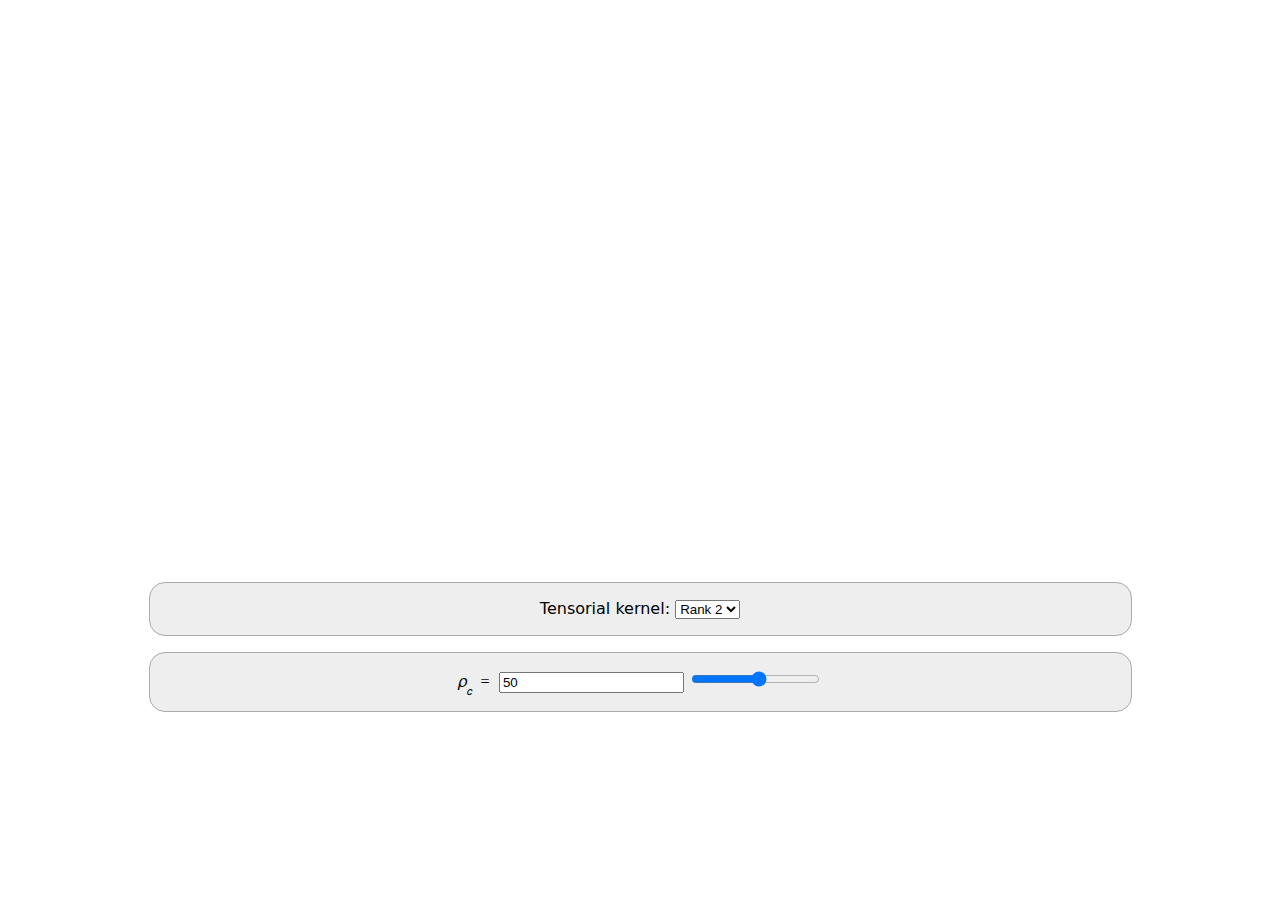
==== graph-analysis/index.html @ 54b894e0 "Add graph_analysis project" ====
<!doctype html>
<html lang="en-us">
    <head>
        <meta charset="utf-8">
        <meta http-equiv="Content-Type" content="text/html; charset=utf-8">
        <link rel="stylesheet" type="text/css" href="style.css" />
        <link rel="stylesheet" type="text/css" href="../ui.css" />
        <script type="text/javascript" src="canvasmath.js"></script>
        <script type="text/javascript" src="gnuplot_common.js"></script>
        <script type="text/javascript" src="gnuplot_graph.js"></script>
        <script type="text/javascript" src="gnuplot_fiedler.js"></script>
        <script type="text/javascript" src="gnuplot_histo.js"></script>
        <script type="text/javascript" src="gnuplot_fiedler_histo.js"></script>
    </head>
    <body>
        <script type="text/javascript" src="ui.js"></script>
        <script async type="text/javascript" src="graph_analysis.js"></script>
        <div id="content">
            <div id="canvas-container" class="ui">
                <canvas id="gnuplot_graph_canvas" width="400" height="250"></canvas>
                <canvas id="gnuplot_histo_canvas" width="300" height="300"></canvas>
                <canvas id="gnuplot_fiedler_canvas" width="400" height="250"></canvas>
                <canvas id="gnuplot_fiedler_histo_canvas" width="300" height="200"></canvas>
            </div>
            <div class="ui neutral">
                <span class="ui-cell centered">
                    Tensorial kernel:
                    <select id="rank-select">
                        <option value="1">Rank 1</option>
                        <option value="2" selected>Rank 2</option>
                        <option value="3">Rank 3</option>
                        <option value="4">Rank 4</option>
                    </select>
                </span>
            </div>
            <div class="ui neutral">
                <span class="ui-cell centered">
                    <math>
                        <mrow>
                            <msub>
                                <mi>&rho;</mi>
                                <mi>c</mi>
                            </msub>
                            <mo>=</mo>
                        </mrow>
                    </math>
                    <input type="text" id="rhoc-text" class="short-text" value="50" />
                    <input type="range" id="rhoc-slider" min="-2" max="5" value="1.699" step="0.1" />
                </span>
            </div>
        </div>
    </body>
</html>
---- graph-analysis/style.css ----
#canvas-container {
	display: flex;
	flex-direction: row;
	flex-wrap: wrap;
	align-items: center;
	justify-content: space-evenly;
}
---- ui.css ----
#layers {
    display: block;
    margin-left: auto;
    margin-right: auto;
    position: relative;
    width: 981px;
    height: 561px;
}

.layer {
    display: block;
    position: absolute;
    width: 100%;
    height: 100%;
    margin: 0;
}

.ui {
    width: 981px;
    margin-top: 1em;
    margin-left: auto;
    margin-right: auto;
    display: table;
    table-layout: fixed;
}

.neutral {
    background-color: #eeeeee;
    border: 1px solid #aaaaaa;
    border-radius: 1em;
}

.error {
    background-color: #ffeeee;
    border: 1px solid #ffaaaa;
    border-radius: 1em;
}

.warning {
    background-color: #fff8e8;
    border: 1px solid #eedd88;
    border-radius: 1em;
}

.ui-cell {
    display: table-cell;
    padding: 1em;
    font-family: sans;
}

h3 {
    font-style: italic;
}

.centered {
    text-align:center;
}
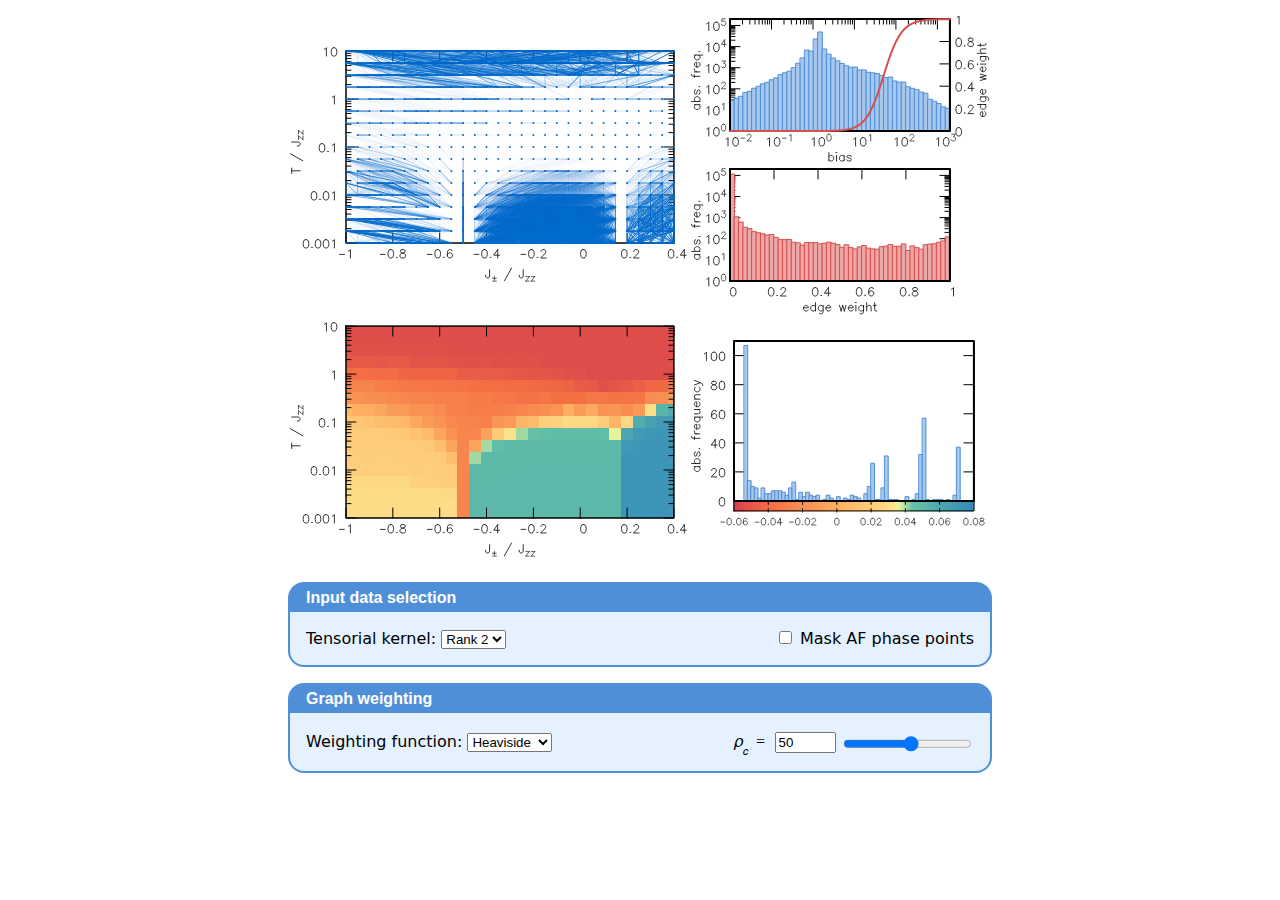
==== commit dcd9e3c2: "UI restyling" ====
--- a/graph-analysis/index.html
+++ b/graph-analysis/index.html
@@ -3,8 +3,9 @@
     <head>
         <meta charset="utf-8">
         <meta http-equiv="Content-Type" content="text/html; charset=utf-8">
+        <title>Pyrochlore Graph Analysis</title>
+        <link rel="stylesheet" type="text/css" href="../ui.css" />
         <link rel="stylesheet" type="text/css" href="style.css" />
-        <link rel="stylesheet" type="text/css" href="../ui.css" />
         <script type="text/javascript" src="canvasmath.js"></script>
         <script type="text/javascript" src="gnuplot_common.js"></script>
         <script type="text/javascript" src="gnuplot_graph.js"></script>
@@ -20,33 +21,55 @@
                 <canvas id="gnuplot_graph_canvas" width="400" height="250"></canvas>
                 <canvas id="gnuplot_histo_canvas" width="300" height="300"></canvas>
                 <canvas id="gnuplot_fiedler_canvas" width="400" height="250"></canvas>
-                <canvas id="gnuplot_fiedler_histo_canvas" width="300" height="200"></canvas>
+                <canvas id="gnuplot_fiedler_histo_canvas" width="300" height="220"></canvas>
             </div>
             <div class="ui neutral">
-                <span class="ui-cell centered">
-                    Tensorial kernel:
-                    <select id="rank-select">
-                        <option value="1">Rank 1</option>
-                        <option value="2" selected>Rank 2</option>
-                        <option value="3">Rank 3</option>
-                        <option value="4">Rank 4</option>
-                    </select>
-                </span>
+                <h1>Input data selection</h1>
+                <div>
+                    <span class="ui-cell centered">
+                        <label for="rank-select">
+                            Tensorial kernel:
+                        </label>
+                        <select id="rank-select">
+                            <option value="1">Rank 1</option>
+                            <option value="2" selected>Rank 2</option>
+                            <option value="3">Rank 3</option>
+                            <option value="4">Rank 4</option>
+                        </select>
+                    </span>
+                    <label class="ui-cell centered">
+                        <input type="checkbox" id="mask-check" />
+                        Mask AF phase points
+                    </label>
+                </div>
             </div>
             <div class="ui neutral">
-                <span class="ui-cell centered">
-                    <math>
-                        <mrow>
-                            <msub>
-                                <mi>&rho;</mi>
-                                <mi>c</mi>
-                            </msub>
-                            <mo>=</mo>
-                        </mrow>
-                    </math>
-                    <input type="text" id="rhoc-text" class="short-text" value="50" />
-                    <input type="range" id="rhoc-slider" min="-2" max="5" value="1.699" step="0.1" />
-                </span>
+                <h1>Graph weighting</h1>
+                <div>
+                    <label class="ui-cell centered">
+                        Weighting function:
+                        <select id="func-select">
+                            <option value="box">Heaviside</option>
+                            <option value="lorentzian">Lorentzian</option>
+                            <option value="gaussian">Gaussian</option>
+                        </select>
+                    </label>
+                    <span class="ui-cell centered">
+                        <label>
+                            <math>
+                                <mrow>
+                                    <msub>
+                                        <mi>&rho;</mi>
+                                        <mi>c</mi>
+                                    </msub>
+                                    <mo>=</mo>
+                                </mrow>
+                            </math>
+                            <input type="text" id="rhoc-text" class="longer-text" value="50" />
+                        </label>
+                        <input type="range" id="rhoc-slider" min="-2" max="5" value="1.699" step="0.1" />
+                    </span>
+                </div>
             </div>
         </div>
     </body>
--- a/ui.css
+++ b/ui.css
@@ -25,8 +25,8 @@
 }
 
 .neutral {
-    background-color: #eeeeee;
-    border: 1px solid #aaaaaa;
+    background-color: #e5f1ff;
+    border: 1px solid #4f8fd8;
     border-radius: 1em;
 }
 
--- a/graph-analysis/style.css
+++ b/graph-analysis/style.css
@@ -1,7 +1,45 @@
+.ui {
+	display: block;
+	width: 100%;
+	max-width: 700px;
+	border-width: 2px;
+}
+
+.ui > h1 {
+	background: #4f8fd8;
+	margin: 0px;
+	padding: 5px 16px;
+	color: white;
+	font-family: sans-serif;
+	font-size: 100%;
+	border-width: 2px 2px 0px 2px;
+	border-radius: 0.75em 0.75em 0em 0em;
+}
+
+.ui > div {
+	display: flex;
+	flex-wrap: wrap;
+	justify-content: space-between;
+	align-items: baseline;
+	width: 100%;
+}
+
+.short-text {
+    width: 2em;
+}
+
+.longer-text {
+    width: 4em;
+}
+
 #canvas-container {
 	display: flex;
 	flex-direction: row;
 	flex-wrap: wrap;
 	align-items: center;
 	justify-content: space-evenly;
-}+}
+
+input[type="range"] {
+    transform: translateY(+30%);
+}
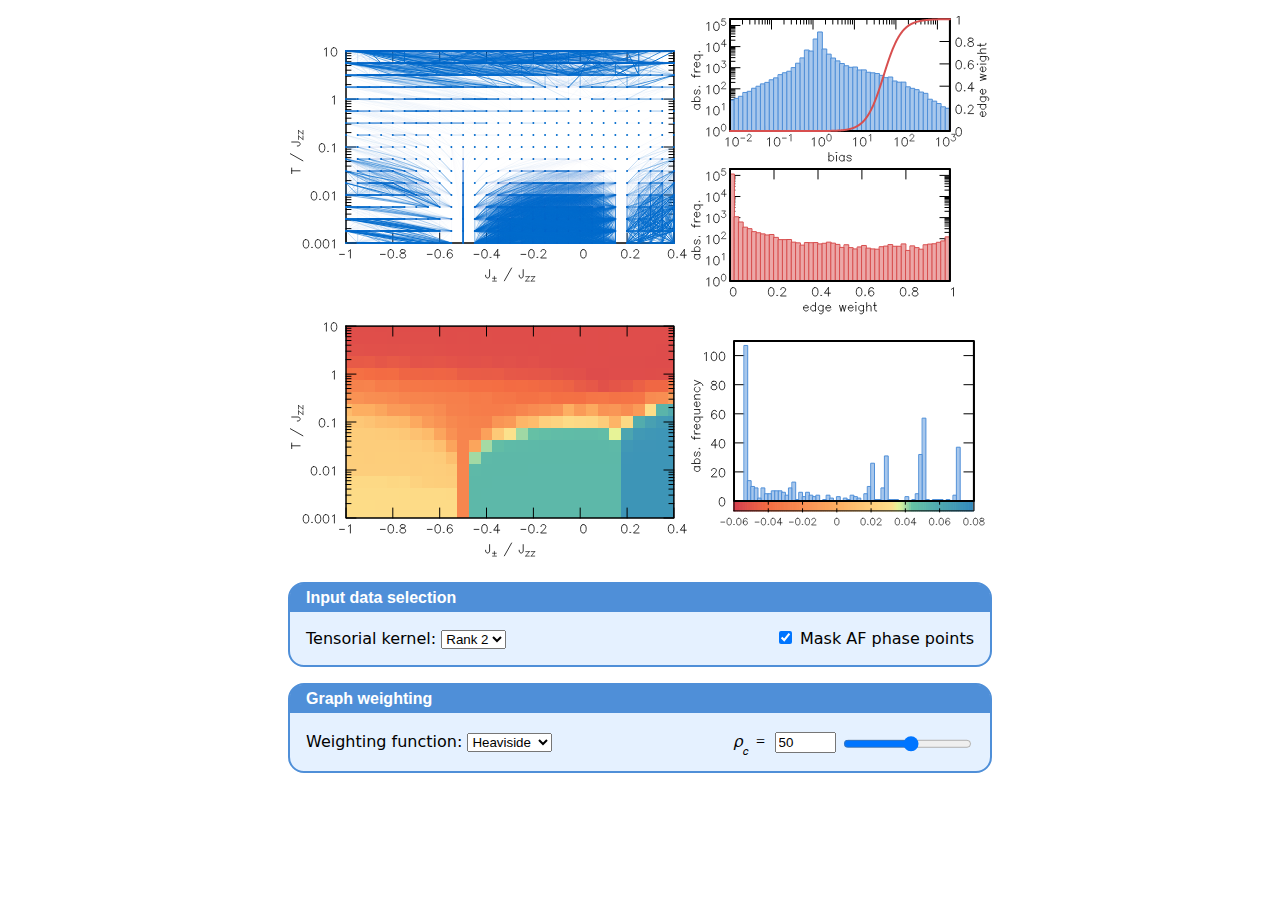
==== commit a9788939: "Implemented functional mask" ====
--- a/graph-analysis/index.html
+++ b/graph-analysis/index.html
@@ -38,7 +38,7 @@
                         </select>
                     </span>
                     <label class="ui-cell centered">
-                        <input type="checkbox" id="mask-check" />
+                        <input type="checkbox" id="mask-check" checked />
                         Mask AF phase points
                     </label>
                 </div>
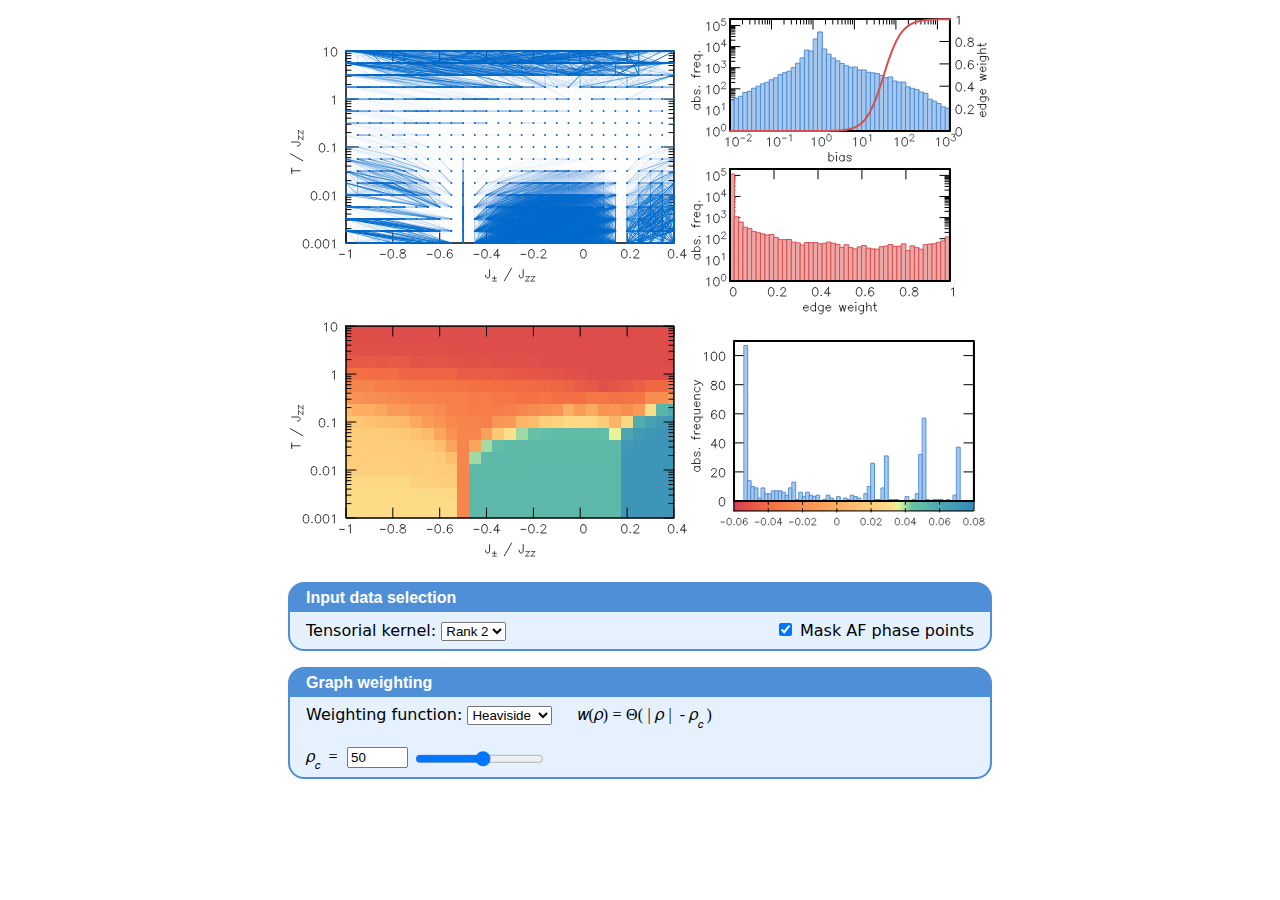
==== commit a0cbcd48: "Selection of weighting function" ====
--- a/graph-analysis/index.html
+++ b/graph-analysis/index.html
@@ -26,7 +26,7 @@
             <div class="ui neutral">
                 <h1>Input data selection</h1>
                 <div>
-                    <span class="ui-cell centered">
+                    <span class="ui-cell">
                         <label for="rank-select">
                             Tensorial kernel:
                         </label>
@@ -37,7 +37,7 @@
                             <option value="4">Rank 4</option>
                         </select>
                     </span>
-                    <label class="ui-cell centered">
+                    <label class="ui-cell">
                         <input type="checkbox" id="mask-check" checked />
                         Mask AF phase points
                     </label>
@@ -46,15 +46,132 @@
             <div class="ui neutral">
                 <h1>Graph weighting</h1>
                 <div>
-                    <label class="ui-cell centered">
-                        Weighting function:
-                        <select id="func-select">
-                            <option value="box">Heaviside</option>
-                            <option value="lorentzian">Lorentzian</option>
-                            <option value="gaussian">Gaussian</option>
-                        </select>
-                    </label>
-                    <span class="ui-cell centered">
+                    <span class="ui-cell">
+                        <label>
+                            Weighting function:
+                            <select id="func-select">
+                                <option value="box">Heaviside</option>
+                                <option value="lorentzian">Lorentzian</option>
+                                <option value="gaussian">Gaussian</option>
+                            </select>
+                        </label>
+                        <div id="box-math" class="padded" style="display: none;">
+                            <math>
+                                <mrow>
+                                    <mi>w</mi>
+                                    <mrow>
+                                        <mo form="prefix">(</mo>
+                                        <mi>&#x003C1;</mi>
+                                        <mo form="postfix">)</mo>
+                                    </mrow>
+                                    <mo>=</mo>
+                                    <mi mathvariant="normal">&#x00398;</mi>
+                                    <mrow>
+                                        <mo form="prefix">(</mo>
+                                        <mo>|</mo>
+                                        <mi>&#x003C1;</mi>
+                                        <mo>|</mo>
+                                        <mo>-</mo>
+                                        <msub>
+                                            <mi>&#x003C1;</mi>
+                                            <mi>c</mi>
+                                        </msub>
+                                        <mo form="postfix">)</mo>
+                                    </mrow>
+                                </mrow>
+                            </math>
+                        </div>
+                        <div id="lorentzian-math" class="padded">
+                            <math>
+                                <mrow>
+                                    <mi>w</mi>
+                                    <mrow>
+                                        <mo form="prefix">(</mo>
+                                        <mi>&#x003C1;</mi>
+                                        <mo form="postfix">)</mo>
+                                    </mrow>
+                                    <mo>=</mo>
+                                    <mn>1</mn>
+                                    <mo>-</mo>
+                                    <mfrac>
+                                        <mrow>
+                                            <msubsup>
+                                                <mi>&#x003C1;</mi>
+                                                <mi>c</mi>
+                                                <mn>2</mn>
+                                            </msubsup>
+                                        </mrow>
+                                        <mrow>
+                                            <msup>
+                                                <mrow>
+                                                    <mo form="prefix">(</mo>
+                                                    <mo>|</mo>
+                                                    <mi>&#x003C1;</mi>
+                                                    <mo>|</mo>
+                                                    <mo>-</mo>
+                                                    <mn>1</mn>
+                                                    <mo form="postfix">)</mo>
+                                                </mrow>
+                                                <mn>2</mn>
+                                            </msup>
+                                            <mo>+</mo>
+                                            <msubsup>
+                                                <mi>&#x003C1;</mi>
+                                                <mi>c</mi>
+                                                <mn>2</mn>
+                                            </msubsup>
+                                        </mrow>
+                                    </mfrac>
+                                </mrow>
+                            </math>
+                        </div>
+                        <div id="gaussian-math" class="padded" style="display: none;">
+                            <math>
+                                <mrow>
+                                    <mi>w</mi>
+                                    <mrow>
+                                        <mo form="prefix">(</mo>
+                                        <mi>&#x003C1;</mi>
+                                        <mo form="postfix">)</mo>
+                                    </mrow>
+                                    <mo>=</mo>
+                                    <mn>1</mn>
+                                    <mo>-</mo>
+                                    <mi>exp</mi>
+                                    <mrow>
+                                        <mo fence="true" form="prefix">(</mo>
+                                        <mo>-</mo>
+                                        <mfrac>
+                                            <mrow>
+                                                <msup>
+                                                    <mrow>
+                                                        <mo form="prefix">(</mo>
+                                                        <mo>|</mo>
+                                                        <mi>&#x003C1;</mi>
+                                                        <mo>|</mo>
+                                                        <mo>-</mo>
+                                                        <mn>1</mn>
+                                                        <mo form="postfix">)</mo>
+                                                    </mrow>
+                                                    <mn>2</mn>
+                                                </msup>
+                                            </mrow>
+                                            <mrow>
+                                                <mn>2</mn>
+                                                <msubsup>
+                                                    <mi>&#x003C1;</mi>
+                                                    <mi>c</mi>
+                                                    <mn>2</mn>
+                                                </msubsup>
+                                            </mrow>
+                                        </mfrac>
+                                        <mo fence="true" form="postfix">)</mo>
+                                    </mrow>
+                                </mrow>
+                            </math>
+                        </div>
+                    </span>
+                    <span class="ui-cell">
                         <label>
                             <math>
                                 <mrow>
--- a/ui.css
+++ b/ui.css
@@ -44,7 +44,7 @@
 
 .ui-cell {
     display: table-cell;
-    padding: 1em;
+    padding: 0.5em 1em;
     font-family: sans;
 }
 
--- a/graph-analysis/style.css
+++ b/graph-analysis/style.css
@@ -24,6 +24,10 @@
 	width: 100%;
 }
 
+.padded {
+	padding: 0px 20px;
+}
+
 .short-text {
     width: 2em;
 }
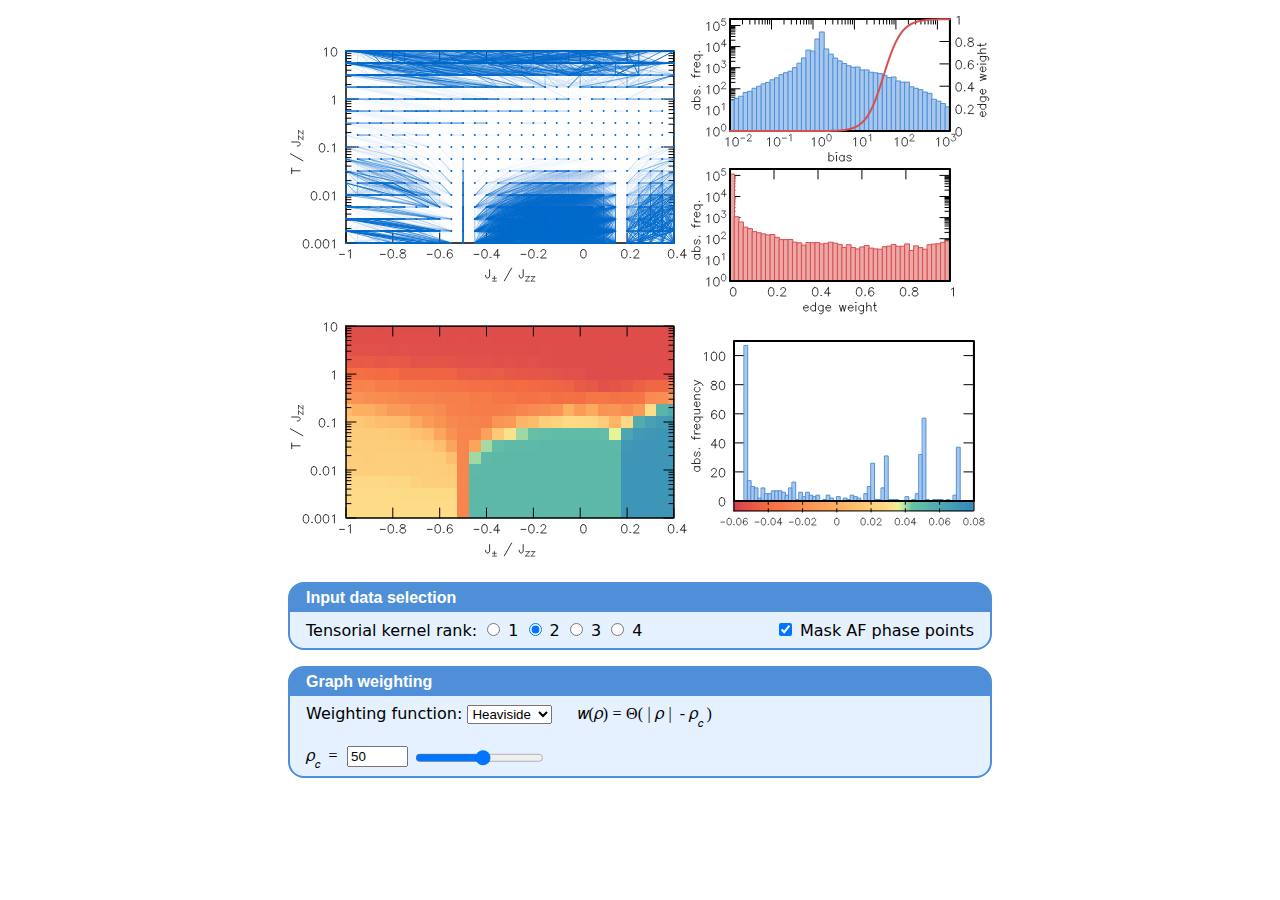
==== commit 1217a2dc: "Change rank selection to radio buttons" ====
--- a/graph-analysis/index.html
+++ b/graph-analysis/index.html
@@ -27,15 +27,23 @@
                 <h1>Input data selection</h1>
                 <div>
                     <span class="ui-cell">
-                        <label for="rank-select">
-                            Tensorial kernel:
-                        </label>
-                        <select id="rank-select">
-                            <option value="1">Rank 1</option>
-                            <option value="2" selected>Rank 2</option>
-                            <option value="3">Rank 3</option>
-                            <option value="4">Rank 4</option>
-                        </select>
+                        Tensorial kernel rank:
+                        <label>
+                            <input type="radio" name="rank-select" value="1" />
+                            1
+                        </label>
+                        <label>
+                            <input type="radio" name="rank-select" value="2" checked />
+                            2
+                        </label>
+                        <label>
+                            <input type="radio" name="rank-select" value="3" />
+                            3
+                        </label>
+                        <label>
+                            <input type="radio" name="rank-select" value="4" />
+                            4
+                        </label>
                     </span>
                     <label class="ui-cell">
                         <input type="checkbox" id="mask-check" checked />
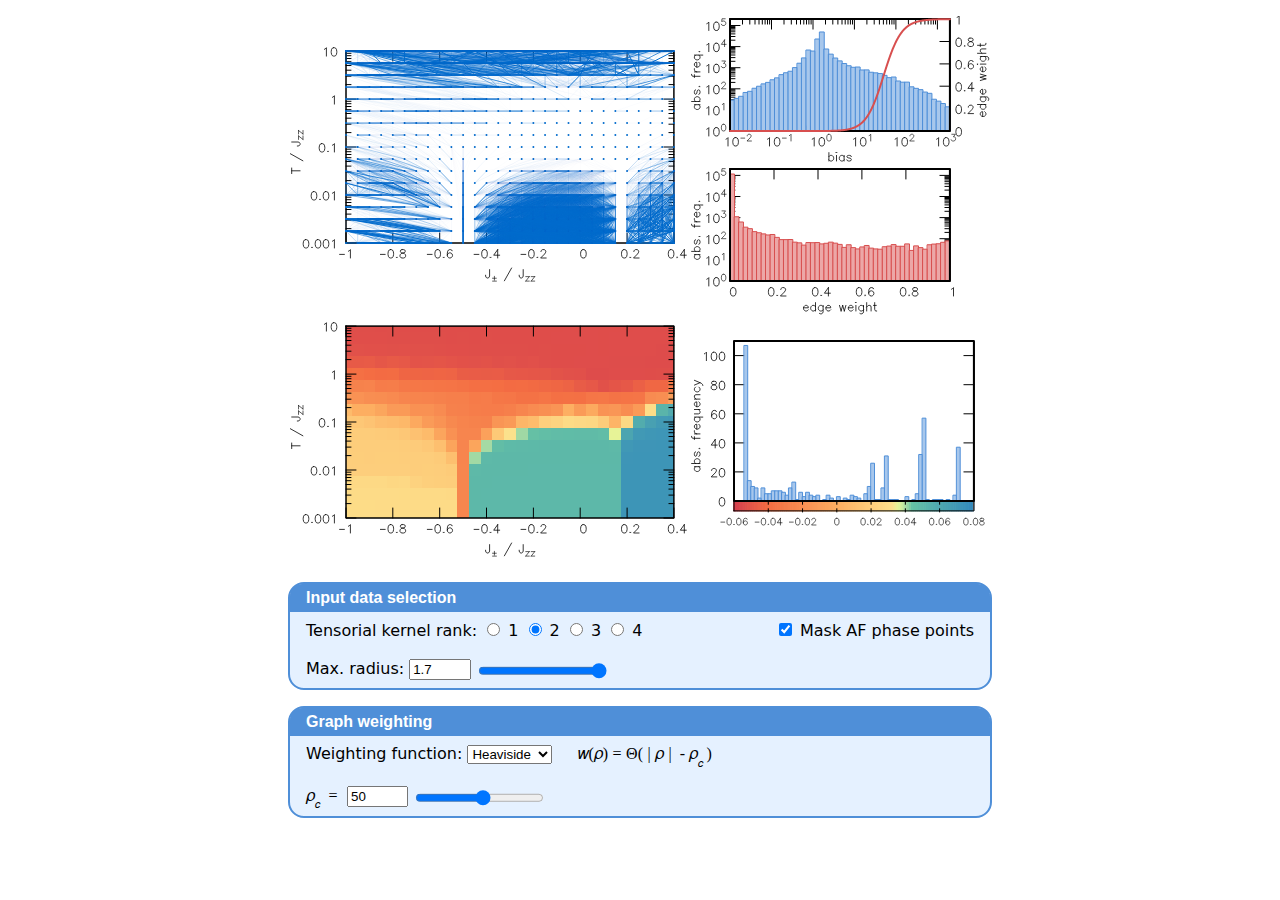
==== commit ed5e9089: "Implement radius restriction" ====
--- a/graph-analysis/index.html
+++ b/graph-analysis/index.html
@@ -49,6 +49,13 @@
                         <input type="checkbox" id="mask-check" checked />
                         Mask AF phase points
                     </label>
+                    <span class="ui-cell">
+                        <label>
+                            Max. radius:
+                            <input type="text" id="radius-text" class="longer-text" value="1.7" />
+                        </label>
+                        <input type="range" id="radius-slider" min="0.06" max="1.7" value="2" step="0.02" />
+                    </span>
                 </div>
             </div>
             <div class="ui neutral">
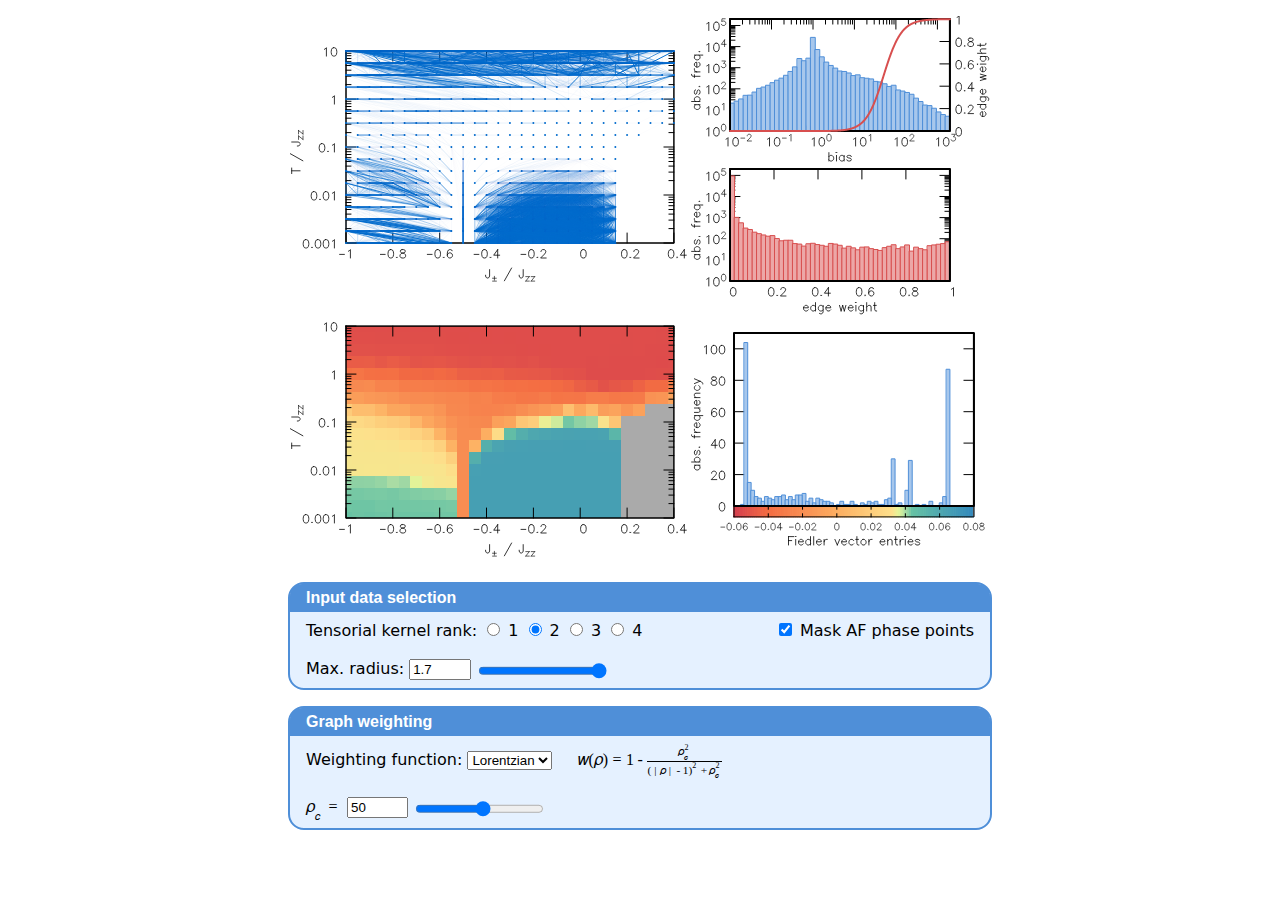
==== commit d630f596: "Lorentzian weighting function selected by default" ====
--- a/graph-analysis/index.html
+++ b/graph-analysis/index.html
@@ -66,7 +66,7 @@
                             Weighting function:
                             <select id="func-select">
                                 <option value="box">Heaviside</option>
-                                <option value="lorentzian">Lorentzian</option>
+                                <option value="lorentzian" selected>Lorentzian</option>
                                 <option value="gaussian">Gaussian</option>
                             </select>
                         </label>
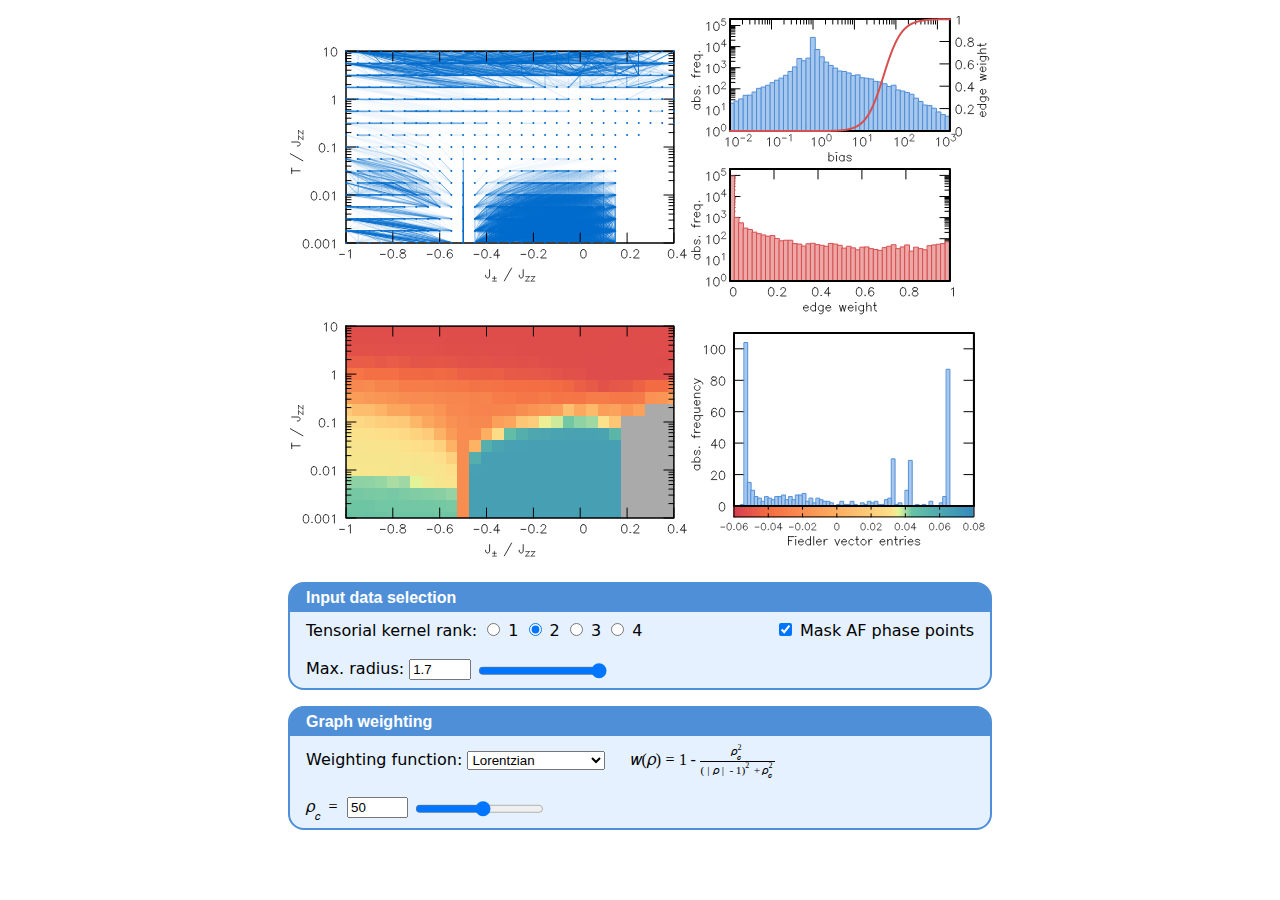
==== commit 2bb4d55a: "Add 'half a lorentzian' weighting function" ====
--- a/graph-analysis/index.html
+++ b/graph-analysis/index.html
@@ -68,6 +68,7 @@
                                 <option value="box">Heaviside</option>
                                 <option value="lorentzian" selected>Lorentzian</option>
                                 <option value="gaussian">Gaussian</option>
+                                <option value="half-lorentzian">Half of a Lorentzian</option>
                             </select>
                         </label>
                         <div id="box-math" class="padded" style="display: none;">
@@ -185,6 +186,61 @@
                                 </mrow>
                             </math>
                         </div>
+                        <div id="half-lorentzian-math" class="padded">
+                            <math>
+                                <mrow>
+                                    <mi>w</mi>
+                                    <mrow>
+                                        <mo form="prefix">(</mo>
+                                        <mi>&#x003C1;</mi>
+                                        <mo form="postfix">)</mo>
+                                    </mrow>
+                                    <mo>=</mo>
+                                    <mn>1</mn>
+                                    <mo>-</mo>
+                                    <mfrac>
+                                        <mrow>
+                                            <msubsup>
+                                                <mi>&#x003C1;</mi>
+                                                <mi>c</mi>
+                                                <mn>2</mn>
+                                            </msubsup>
+                                            <mspace width="0.167em" />
+                                            <mi>&#x00398;</mi>
+                                            <mrow>
+                                                <mo form="prefix">(</mo>
+                                                <mo>|</mo>
+                                                <mi>&#x003C1;</mi>
+                                                <mo>|</mo>
+                                                <mo>-</mo>
+                                                <mn>1</mn>
+                                                <mo form="postfix">)</mo>
+                                            </mrow>
+                                        </mrow>
+                                        <mrow>
+                                            <msup>
+                                                <mrow>
+                                                    <mo form="prefix">(</mo>
+                                                    <mo>|</mo>
+                                                    <mi>&#x003C1;</mi>
+                                                    <mo>|</mo>
+                                                    <mo>-</mo>
+                                                    <mn>1</mn>
+                                                    <mo form="postfix">)</mo>
+                                                </mrow>
+                                                <mn>2</mn>
+                                            </msup>
+                                            <mo>+</mo>
+                                            <msubsup>
+                                                <mi>&#x003C1;</mi>
+                                                <mi>c</mi>
+                                                <mn>2</mn>
+                                            </msubsup>
+                                        </mrow>
+                                    </mfrac>
+                                </mrow>
+                            </math>
+                        </div>
                     </span>
                     <span class="ui-cell">
                         <label>
